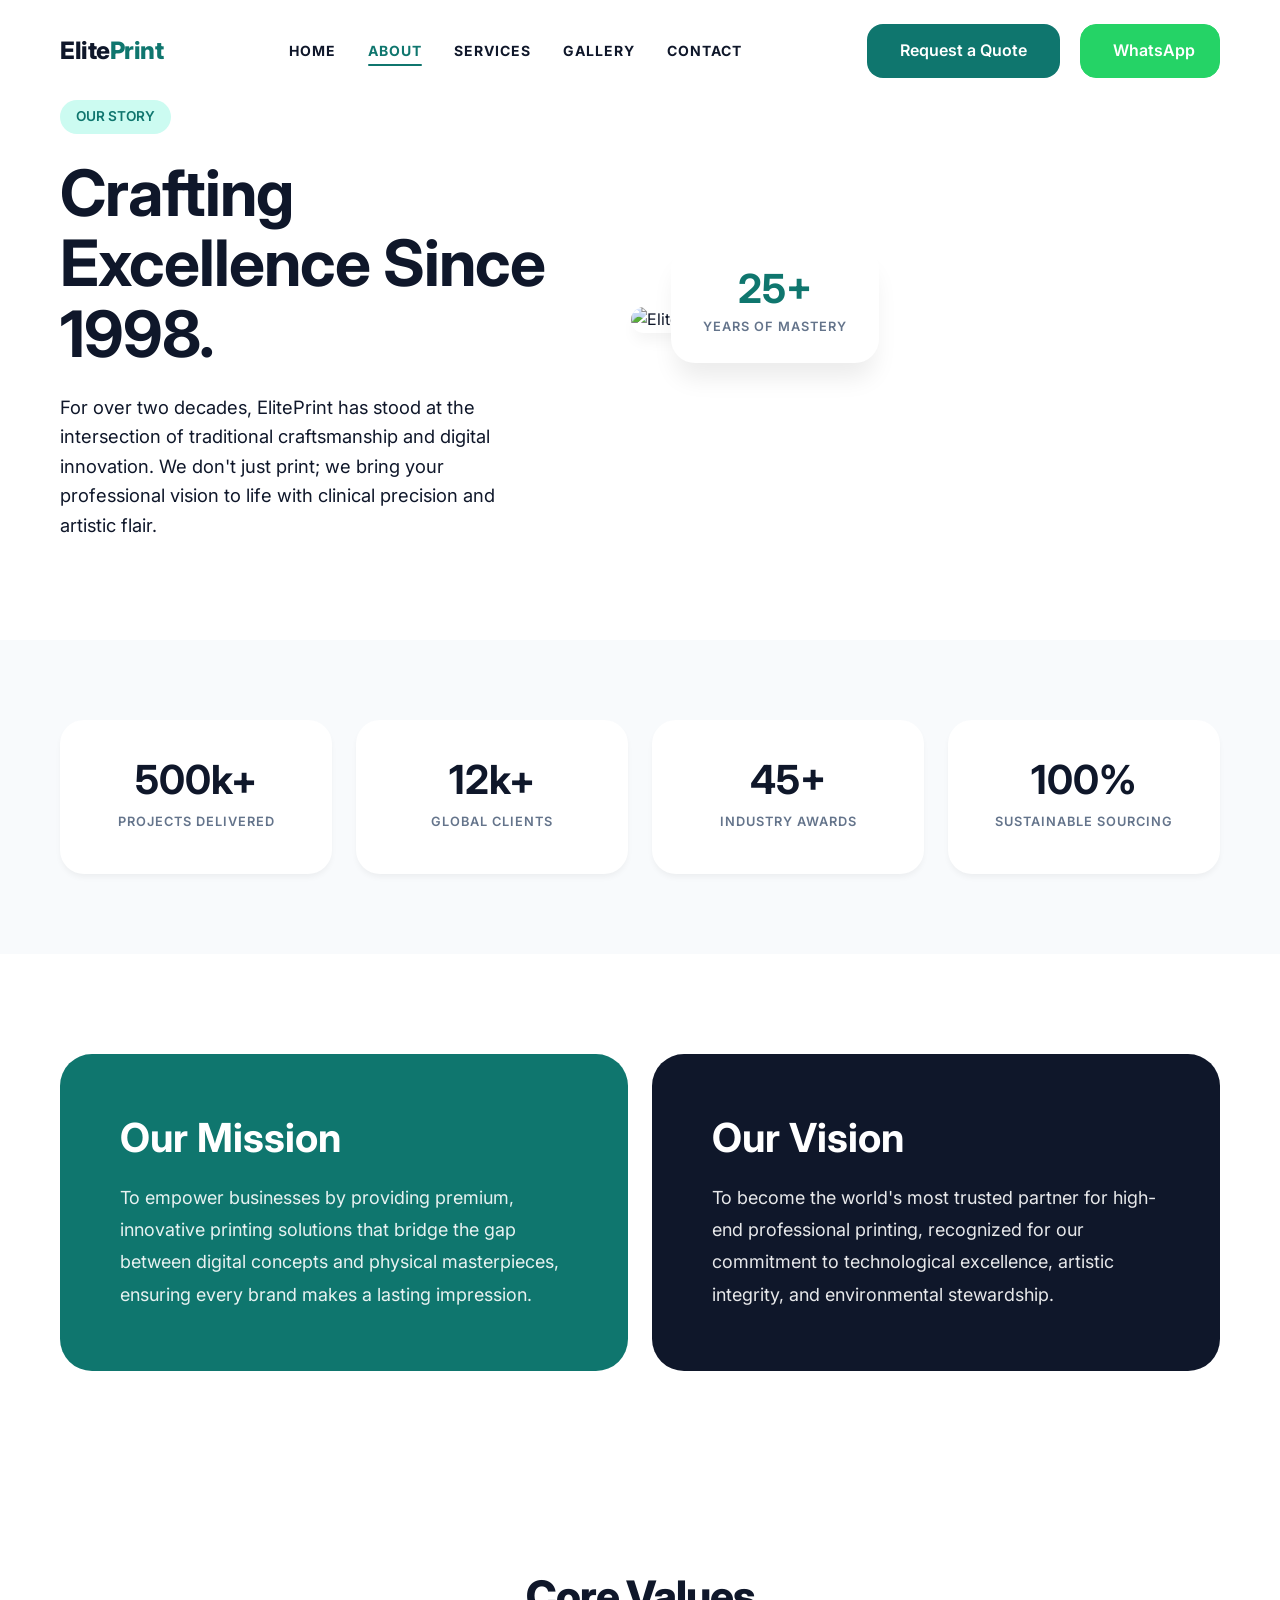
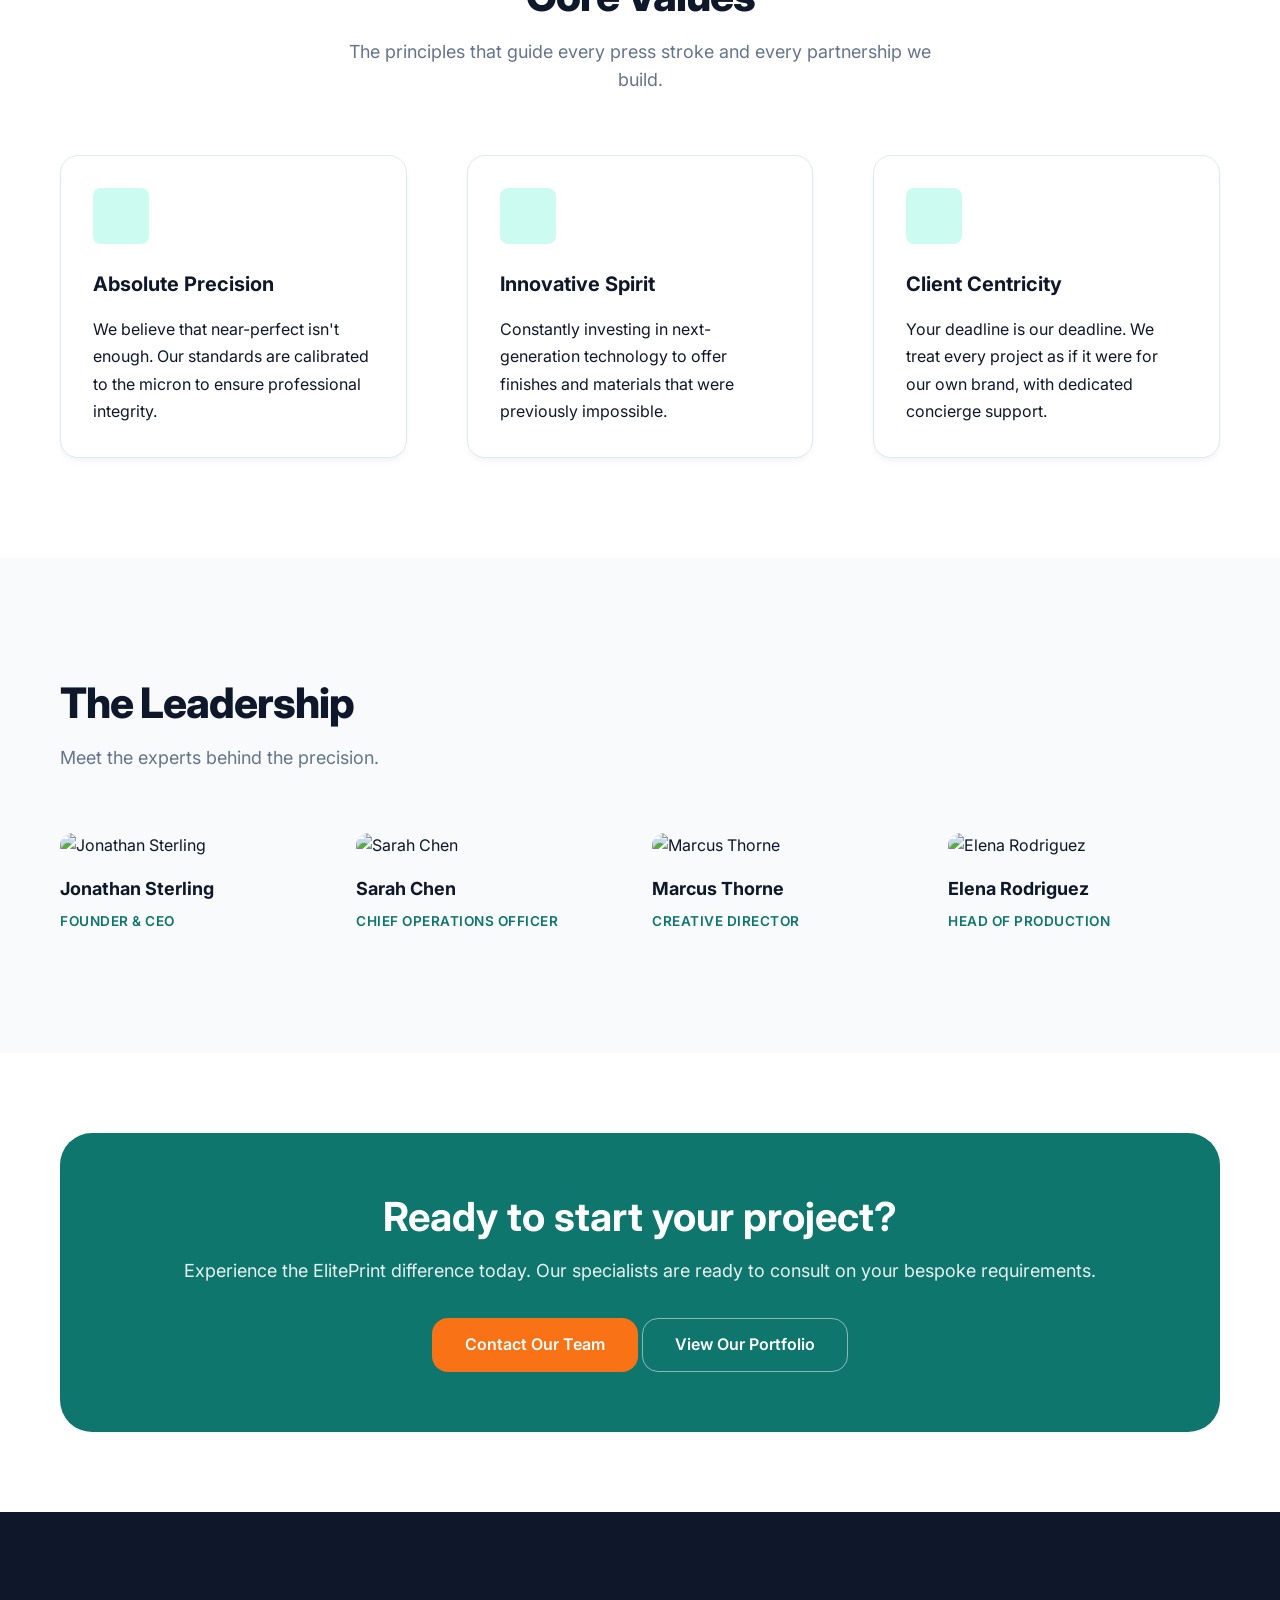
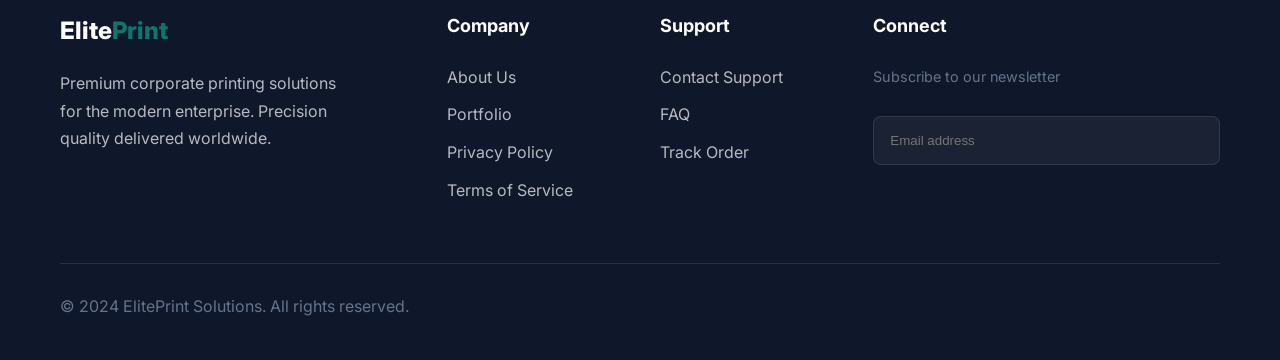
==== printing-services-website/about.html @ 14cf7f0d "first commit" ====
<!DOCTYPE html>
<html lang="en">
<head>
  <meta charset="UTF-8">
  <meta name="viewport" content="width=device-width, initial-scale=1.0">
  <title>About Us | ElitePrint</title>
  <link rel="stylesheet" href="assets/css/variables.css">
  <link rel="stylesheet" href="assets/css/style.css">
  <link rel="stylesheet" href="assets/css/navbar.css">
  <link rel="stylesheet" href="assets/css/about.css">
  <link rel="stylesheet" href="assets/css/footer.css">
</head>
<body>

  <!-- Navbar -->
  <nav class="navbar">
    <div class="container">
      <a href="index.html" class="navbar-brand">Elite<span>Print</span></a>
      <div class="nav-links">
        <a href="index.html">Home</a>
        <a href="about.html" class="active">About</a>
        <a href="services.html">Services</a>
        <a href="gallery.html">Gallery</a>
        <a href="contact.html">Contact</a>
      </div>
      <div class="nav-actions">
        <a href="contact.html" class="btn btn-primary">Request a Quote</a>
        <a href="https://wa.me/1234567890" target="_blank" class="nav-whatsapp" style="display: flex; align-items: center; gap: 8px; color: var(--success); font-weight: 600;">
          <i data-lucide="message-circle"></i> WhatsApp
        </a>
        <button class="mobile-menu-btn" aria-label="Toggle mobile menu"><i data-lucide="menu"></i></button>
      </div>
    </div>
  </nav>

  <!-- Hero Section -->
  <section class="about-hero">
    <div class="container">
      <div class="about-hero-grid">
        <div class="about-hero-text">
          <span class="story-badge">OUR STORY</span>
          <h1>Crafting Excellence Since 1998.</h1>
          <p>For over two decades, ElitePrint has stood at the intersection of traditional craftsmanship and digital innovation. We don't just print; we bring your professional vision to life with clinical precision and artistic flair.</p>
        </div>
        <div class="about-hero-image">
          <img src="https://images.unsplash.com/photo-1542744173-8e7e53415bb0?q=80&w=800&auto=format&fit=crop" alt="ElitePrint Facility">
          <div class="years-badge">
            <strong>25+</strong>
            <span>YEARS OF MASTERY</span>
          </div>
        </div>
      </div>
    </div>
  </section>

  <!-- Stats Grid -->
  <section class="stats-section">
    <div class="container">
      <div class="stats-grid">
        <div class="stat-card">
          <strong>500k+</strong>
          <span>PROJECTS DELIVERED</span>
        </div>
        <div class="stat-card">
          <strong>12k+</strong>
          <span>GLOBAL CLIENTS</span>
        </div>
        <div class="stat-card">
          <strong>45+</strong>
          <span>INDUSTRY AWARDS</span>
        </div>
        <div class="stat-card">
          <strong>100%</strong>
          <span>SUSTAINABLE SOURCING</span>
        </div>
      </div>
    </div>
  </section>

  <!-- Mission & Vision -->
  <section class="mv-section">
    <div class="container">
      <div class="mv-grid">
        <div class="mv-card mv-mission">
          <h2>Our Mission</h2>
          <p>To empower businesses by providing premium, innovative printing solutions that bridge the gap between digital concepts and physical masterpieces, ensuring every brand makes a lasting impression.</p>
        </div>
        <div class="mv-card mv-vision">
          <h2>Our Vision</h2>
          <p>To become the world's most trusted partner for high-end professional printing, recognized for our commitment to technological excellence, artistic integrity, and environmental stewardship.</p>
        </div>
      </div>
    </div>
  </section>

  <!-- Core Values -->
  <section class="values-section">
    <div class="container">
      <div class="section-header">
        <h2>Core Values</h2>
        <p>The principles that guide every press stroke and every partnership we build.</p>
      </div>
      <div class="values-grid">
        <div class="premium-card value-item">
          <div class="icon"><i data-lucide="target" style="color: var(--primary-blue); width: 32px; height: 32px;"></i></div>
          <h3>Absolute Precision</h3>
          <p>We believe that near-perfect isn't enough. Our standards are calibrated to the micron to ensure professional integrity.</p>
        </div>
        <div class="premium-card value-item">
          <div class="icon"><i data-lucide="lightbulb" style="color: var(--primary-blue); width: 32px; height: 32px;"></i></div>
          <h3>Innovative Spirit</h3>
          <p>Constantly investing in next-generation technology to offer finishes and materials that were previously impossible.</p>
        </div>
        <div class="premium-card value-item">
          <div class="icon"><i data-lucide="heart" style="color: var(--primary-blue); width: 32px; height: 32px;"></i></div>
          <h3>Client Centricity</h3>
          <p>Your deadline is our deadline. We treat every project as if it were for our own brand, with dedicated concierge support.</p>
        </div>
      </div>
    </div>
  </section>

  <!-- Leadership -->
  <section class="leadership-section">
    <div class="container">
      <div class="section-header" style="text-align: left; margin-left: 0;">
        <h2>The Leadership</h2>
        <p>Meet the experts behind the precision.</p>
      </div>
      <div class="leadership-grid">
        <div class="leader-card">
          <img src="https://images.unsplash.com/photo-1560250097-0b93528c311a?q=80&w=400&auto=format&fit=crop" alt="Jonathan Sterling">
          <h4>Jonathan Sterling</h4>
          <span>FOUNDER & CEO</span>
        </div>
        <div class="leader-card">
          <img src="https://images.unsplash.com/photo-1573496359142-b8d87734a5a2?q=80&w=400&auto=format&fit=crop" alt="Sarah Chen">
          <h4>Sarah Chen</h4>
          <span>CHIEF OPERATIONS OFFICER</span>
        </div>
        <div class="leader-card">
          <img src="https://images.unsplash.com/photo-1519085360753-af0119f7cbe7?q=80&w=400&auto=format&fit=crop" alt="Marcus Thorne">
          <h4>Marcus Thorne</h4>
          <span>CREATIVE DIRECTOR</span>
        </div>
        <div class="leader-card">
          <img src="https://images.unsplash.com/photo-1580489944761-15a19d654956?q=80&w=400&auto=format&fit=crop" alt="Elena Rodriguez">
          <h4>Elena Rodriguez</h4>
          <span>HEAD OF PRODUCTION</span>
        </div>
      </div>
    </div>
  </section>

  <!-- CTA Banner -->
  <section class="blue-cta">
    <div class="container">
      <div class="blue-cta-card">
        <h2>Ready to start your project?</h2>
        <p>Experience the ElitePrint difference today. Our specialists are ready to consult on your bespoke requirements.</p>
        <div class="hero-actions" style="justify-content: center;">
          <a href="contact.html" class="btn btn-accent">Contact Our Team</a>
          <a href="gallery.html" class="btn btn-outline" style="background: transparent; border-color: rgba(255,255,255,0.5); color: var(--text-light);">View Our Portfolio</a>
        </div>
      </div>
    </div>
  </section>

  <!-- Footer -->
  <footer class="footer">
    <div class="container">
      <div class="footer-grid">
        <div class="footer-col">
          <div class="footer-brand">Elite<span>Print</span></div>
          <p class="footer-desc">Premium corporate printing solutions for the modern enterprise. Precision quality delivered worldwide.</p>
        </div>
        <div class="footer-col">
          <h4 class="footer-heading">Company</h4>
          <div class="footer-links">
            <a href="about.html">About Us</a>
            <a href="gallery.html">Portfolio</a>
            <a href="#">Privacy Policy</a>
            <a href="#">Terms of Service</a>
          </div>
        </div>
        <div class="footer-col">
          <h4 class="footer-heading">Support</h4>
          <div class="footer-links">
            <a href="contact.html">Contact Support</a>
            <a href="#">FAQ</a>
            <a href="#">Track Order</a>
          </div>
        </div>
        <div class="footer-col">
          <h4 class="footer-heading">Connect</h4>
          <p style="font-size: 0.9rem; margin-bottom: 12px;">Subscribe to our newsletter</p>
          <div class="footer-subscribe">
            <input type="email" placeholder="Email address">
          </div>
        </div>
      </div>
      <div class="footer-bottom">
        <p>&copy; 2024 ElitePrint Solutions. All rights reserved.</p>
      </div>
    </div>
  </footer>

  <!-- Scripts -->
  <script src="https://unpkg.com/lucide@latest"></script>
  <script src="assets/js/main.js"></script>
</body>
</html>
---- printing-services-website/assets/css/variables.css ----
:root {
  /* Brand Colors (Emerald Green & Teal) */
  --primary-blue: #0F766E; /* Kept variable name for consistency, mapped to Emerald */
  --primary-blue-hover: #115E59;
  --primary-blue-light: #CCFBF1;
  
  --secondary-cyan: #14B8A6;
  --accent-orange: #F97316;
  --accent-orange-hover: #EA580C;
  
  --dark-navy: #0F172A;
  --dark-navy-hover: #1E293B;
  
  --bg-white: #FFFFFF;
  --bg-light: #F8FAFC;
  --bg-border: #E2E8F0;
  
  /* Text Colors */
  --text-main: #0F172A;
  --text-dark: #0F172A;
  --text-light: #FFFFFF;
  --text-muted: #64748B;
  
  /* Status Colors */
  --success: #16A34A;
  
  /* Typography */
  --font-primary: 'Inter', system-ui, -apple-system, sans-serif;
  
  /* Layout Sizing */
  --container-width: 1200px;
  --section-padding: 120px 0;
  
  /* Strict Border Radius */
  --radius-sm: 8px;
  --radius-btn: 16px;
  --radius-card: 18px;
  --radius-lg: 24px;
  --radius-xl: 32px;
  
  /* Soft Shadows */
  --shadow-sm: 0 4px 6px -1px rgba(0, 0, 0, 0.05);
  --shadow-md: 0 10px 15px -3px rgba(0, 0, 0, 0.05);
  --shadow-lg: 0 20px 25px -5px rgba(0, 0, 0, 0.08);
  --shadow-hover: 0 15px 30px -5px rgba(0, 0, 0, 0.1);
}
---- printing-services-website/assets/css/style.css ----
@import url('https://fonts.googleapis.com/css2?family=Inter:wght@400;500;600;700;800&display=swap');

* {
  margin: 0;
  padding: 0;
  box-sizing: border-box;
}

body {
  font-family: var(--font-primary);
  color: var(--text-main);
  background-color: var(--bg-light);
  line-height: 1.6;
  -webkit-font-smoothing: antialiased;
}

.container {
  max-width: var(--container-width);
  margin: 0 auto;
  padding: 0 20px;
}

/* Typography Hierarchy */
h1 {
  font-size: 60px; /* Hero Title */
  color: var(--text-dark);
  font-weight: 700;
  line-height: 1.1;
  letter-spacing: -1px;
}

h2 {
  font-size: 40px; /* Section Heading */
  color: var(--text-dark);
  font-weight: 700;
  line-height: 1.2;
}

h3 {
  font-size: 24px; /* Card Title */
  color: var(--text-dark);
  font-weight: 700;
}

p {
  font-size: 16px; /* Paragraph */
  color: var(--text-muted);
}

.text-small {
  font-size: 14px;
}

a {
  text-decoration: none;
  color: var(--primary-blue);
  transition: all 0.3s ease;
}

/* Button Design */
.btn {
  display: inline-flex;
  align-items: center;
  justify-content: center;
  padding: 0 32px;
  height: 54px;
  border-radius: var(--radius-btn);
  font-weight: 600;
  font-size: 16px;
  cursor: pointer;
  transition: all 0.3s ease;
  border: 1px solid transparent;
}

.btn-primary {
  background-color: var(--primary-blue);
  color: var(--text-light);
}

.btn-primary:hover {
  background-color: var(--primary-blue-hover);
  color: var(--text-light);
  box-shadow: var(--shadow-sm);
}

.btn-outline {
  background-color: var(--bg-white);
  color: var(--primary-blue);
  border: 1px solid var(--primary-blue);
}

.btn-outline:hover {
  background-color: var(--primary-blue);
  color: var(--text-light);
}

.btn-accent {
  background-color: var(--accent-orange);
  color: var(--text-light);
}

.btn-accent:hover {
  background-color: var(--accent-orange-hover);
  color: var(--text-light);
  box-shadow: var(--shadow-sm);
}

.btn-dark {
  background-color: var(--dark-navy);
  color: var(--text-light);
}

.btn-dark:hover {
  background-color: var(--dark-navy-hover);
  color: var(--text-light);
}

/* Premium Card Utility */
.premium-card {
  background: var(--bg-white);
  border-radius: var(--radius-card);
  border: 1px solid var(--bg-border);
  box-shadow: var(--shadow-sm);
  padding: 32px;
  transition: all 0.3s ease;
}

.premium-card:hover {
  transform: translateY(-5px);
  box-shadow: var(--shadow-hover);
}

/* Section Header */
.section-header {
  text-align: center;
  margin-bottom: 60px;
  max-width: 600px;
  margin-left: auto;
  margin-right: auto;
}

.section-header h2 {
  font-size: 42px;
  font-weight: 800;
  color: var(--text-dark);
  margin-bottom: 16px;
  letter-spacing: -1px;
}

.section-header p {
  color: var(--text-muted);
  font-size: 18px;
  line-height: 1.6;
}

/* Lucide Icon Wrapper */
.lucide {
  stroke-width: 2;
  transition: all 0.3s ease;
}
---- printing-services-website/assets/css/navbar.css ----
.navbar {
  padding: 24px 0;
  position: fixed;
  width: 100%;
  top: 0;
  z-index: 1000;
  transition: all 0.3s ease;
  background-color: transparent;
  border-bottom: 1px solid transparent;
}

.navbar.scrolled {
  background-color: var(--bg-white);
  padding: 16px 0;
  box-shadow: var(--shadow-sm);
}

.navbar .container {
  display: flex;
  justify-content: space-between;
  align-items: center;
}

.navbar-brand {
  font-size: 24px;
  font-weight: 800;
  color: var(--text-dark);
  letter-spacing: -0.5px;
}

.navbar.scrolled .navbar-brand {
  color: var(--primary-blue);
}

.navbar-brand span {
  color: var(--primary-blue);
}

.nav-links {
  display: flex;
  gap: 32px;
}

.nav-links a {
  color: var(--text-main);
  font-weight: 700;
  font-size: 14px;
  text-transform: uppercase;
  letter-spacing: 1px;
  position: relative;
}

.nav-links a:hover, .nav-links a.active {
  color: var(--primary-blue);
}

.nav-links a::after {
  content: '';
  position: absolute;
  bottom: -4px;
  left: 0;
  width: 0;
  height: 2px;
  background-color: var(--primary-blue);
  transition: width 0.3s ease;
  border-radius: 2px;
}

.nav-links a:hover::after, .nav-links a.active::after {
  width: 100%;
}

.nav-actions {
  display: flex;
  align-items: center;
  gap: 20px;
}

.nav-whatsapp {
  display: flex !important;
  align-items: center !important;
  justify-content: center !important;
  gap: 8px !important;
  color: white !important; /* White text */
  font-weight: 600 !important;
  font-size: 16px;
  padding: 0 24px;
  height: 54px;
  border-radius: 16px;
  background-color: #25D366 !important; /* Solid WhatsApp green */
  border: 1px solid #25D366 !important;
  transition: all 0.3s ease;
  text-decoration: none;
}

.nav-whatsapp:hover {
  background-color: #1DA851 !important; /* Darker green on hover */
  border-color: #1DA851 !important;
  transform: translateY(-2px);
  box-shadow: 0 10px 20px rgba(37, 211, 102, 0.3);
}

.mobile-menu-btn {
  display: none; /* Hidden on desktop */
  background: none;
  border: none;
  cursor: pointer;
  color: var(--text-dark);
  padding: 8px;
  align-items: center;
  justify-content: center;
}

.mobile-menu-btn svg {
  width: 28px;
  height: 28px;
}

@media (max-width: 992px) {
  .navbar {
    padding: 16px 0 !important;
  }
  
  .navbar.scrolled {
    padding: 12px 0 !important;
  }

  .nav-links {
    display: none;
    position: absolute;
    top: 100%;
    left: 0;
    width: 100%;
    background-color: var(--bg-white);
    flex-direction: column;
    padding: 24px;
    border-bottom: 1px solid var(--bg-border);
    gap: 20px;
    align-items: flex-start;
    box-shadow: 0 10px 20px rgba(0,0,0,0.05);
  }
  
  .nav-links.active {
    display: flex;
  }

  .nav-actions .btn-primary {
    display: none !important;
  }
  
  .nav-whatsapp {
    padding: 0 12px !important;
    height: 38px !important;
    font-size: 13px !important;
    border-radius: 12px !important;
  }

  .mobile-menu-btn {
    display: flex;
  }
}
---- printing-services-website/assets/css/about.css ----
/* About Page Modern Styles */

.about-hero {
  padding: 100px 0;
  background-color: var(--bg-white);
}

.about-hero-grid {
  display: grid;
  grid-template-columns: 1fr 1.2fr;
  gap: 80px;
  align-items: center;
}

.story-badge {
  display: inline-block;
  padding: 6px 16px;
  background: var(--primary-blue-light);
  color: var(--primary-blue);
  font-weight: 600;
  font-size: 0.85rem;
  border-radius: 50px;
  margin-bottom: 24px;
}

.about-hero h1 {
  font-size: 4rem;
  line-height: 1.1;
  margin-bottom: 24px;
  letter-spacing: -1px;
}

.about-hero p {
  font-size: 1.15rem;
  color: var(--text-main);
}

.about-hero-image {
  position: relative;
}

.about-hero-image img {
  width: 100%;
  border-radius: var(--radius-xl);
  box-shadow: var(--shadow-md);
}

.years-badge {
  position: absolute;
  bottom: -30px;
  left: 40px;
  background: var(--bg-white);
  padding: 24px 32px;
  border-radius: var(--radius-lg);
  box-shadow: var(--shadow-lg);
  text-align: center;
}

.years-badge strong {
  display: block;
  font-size: 2.5rem;
  color: var(--primary-blue);
  line-height: 1;
  margin-bottom: 4px;
}

.years-badge span {
  font-size: 0.8rem;
  font-weight: 600;
  letter-spacing: 1px;
  color: var(--text-muted);
}

/* Stats */
.stats-section {
  padding: 80px 0;
  background-color: var(--bg-light);
}

.stats-grid {
  display: grid;
  grid-template-columns: repeat(4, 1fr);
  gap: 24px;
}

.stat-card {
  background: var(--bg-white);
  padding: 40px 24px;
  border-radius: var(--radius-lg);
  text-align: center;
  box-shadow: var(--shadow-sm);
}

.stat-card strong {
  display: block;
  font-size: 2.5rem;
  color: var(--text-dark);
  margin-bottom: 8px;
  line-height: 1;
}

.stat-card span {
  font-size: 0.8rem;
  font-weight: 600;
  letter-spacing: 1px;
  color: var(--text-muted);
}

/* Mission Vision */
.mv-section {
  padding: 100px 0;
  background: var(--bg-white);
}

.mv-grid {
  display: grid;
  grid-template-columns: 1fr 1fr;
  gap: 24px;
}

.mv-card {
  padding: 60px;
  border-radius: var(--radius-xl);
  color: var(--text-light);
}

.mv-mission {
  background: var(--primary-blue);
}

.mv-vision {
  background: var(--dark-navy);
}

.mv-card h2 {
  color: var(--text-light);
  font-size: 2.5rem;
  margin-bottom: 20px;
}

.mv-card p {
  font-size: 1.125rem;
  line-height: 1.8;
  color: rgba(255,255,255,0.9);
}

/* Core Values */
.values-section {
  padding: 100px 0;
  background: var(--bg-white);
}

.values-grid {
  display: grid;
  grid-template-columns: repeat(3, 1fr);
  gap: 60px;
  margin-top: 60px;
}

.value-item .icon {
  width: 56px;
  height: 56px;
  background: var(--primary-blue-light);
  border-radius: var(--radius-sm);
  margin-bottom: 24px;
}

.value-item h3 {
  font-size: 1.25rem;
  margin-bottom: 16px;
}

.value-item p {
  color: var(--text-main);
  line-height: 1.7;
}

/* Leadership */
.leadership-section {
  padding: var(--section-padding);
  background: var(--bg-light);
}

.leadership-grid {
  display: grid;
  grid-template-columns: repeat(4, 1fr);
  gap: 24px;
  margin-top: 60px;
}

.leader-card img {
  width: 100%;
  aspect-ratio: 3/4;
  object-fit: cover;
  border-radius: var(--radius-lg);
  margin-bottom: 16px;
}

.leader-card h4 {
  font-size: 1.125rem;
  margin-bottom: 4px;
}

.leader-card span {
  font-size: 0.85rem;
  color: var(--primary-blue);
  font-weight: 600;
  text-transform: uppercase;
  letter-spacing: 0.5px;
}

/* Blue CTA */
.blue-cta {
  padding: 80px 0;
  background: var(--bg-white);
}

.blue-cta-card {
  background: var(--primary-blue);
  color: var(--text-light);
  padding: 60px;
  border-radius: var(--radius-xl);
  text-align: center;
}

.blue-cta-card h2 {
  color: var(--text-light);
  font-size: 2.5rem;
  margin-bottom: 16px;
}

.blue-cta-card p {
  font-size: 1.125rem;
  margin-bottom: 32px;
  color: rgba(255,255,255,0.9);
}

/* Responsive */
@media (max-width: 1024px) {
  .about-hero-grid { grid-template-columns: 1fr; text-align: center; }
  .years-badge { position: relative; bottom: 0; left: 0; margin-top: -30px; display: inline-block; }
  .stats-grid { grid-template-columns: repeat(2, 1fr); }
  .mv-grid { grid-template-columns: 1fr; }
  .values-grid { grid-template-columns: 1fr; gap: 40px; }
  .leadership-grid { grid-template-columns: repeat(2, 1fr); }
}
---- printing-services-website/assets/css/footer.css ----
.footer {
  background-color: var(--dark-navy);
  color: var(--text-light);
  padding: 100px 0 40px;
}

.footer-grid {
  display: grid;
  grid-template-columns: 2fr 1fr 1fr 2fr;
  gap: 40px;
  margin-bottom: 60px;
}

.footer-brand {
  font-size: 24px;
  font-weight: 800;
  color: var(--text-light);
  margin-bottom: 20px;
}

.footer-brand span {
  color: var(--primary-blue);
}

.footer-desc {
  font-size: 16px;
  line-height: 1.7;
  max-width: 280px;
  color: rgba(255,255,255,0.7);
}

.footer-heading {
  color: var(--text-light);
  font-size: 18px;
  margin-bottom: 24px;
}

.footer-links {
  display: flex;
  flex-direction: column;
  gap: 12px;
}

.footer-links a {
  color: rgba(255,255,255,0.7);
  font-size: 16px;
}

.footer-links a:hover {
  color: var(--text-light);
}

.footer-subscribe input {
  width: 100%;
  padding: 16px;
  border-radius: var(--radius-sm);
  border: 1px solid rgba(255,255,255,0.1);
  background: rgba(255,255,255,0.05);
  color: var(--text-light);
  margin-top: 16px;
}

.footer-bottom {
  padding-top: 30px;
  border-top: 1px solid rgba(255,255,255,0.1);
  display: flex;
  justify-content: space-between;
  align-items: center;
  font-size: 14px;
  color: rgba(255,255,255,0.5);
}

@media (max-width: 768px) {
  .footer-grid {
    grid-template-columns: 1fr;
  }
  .footer-bottom {
    flex-direction: column;
    text-align: center;
    gap: 16px;
  }
}
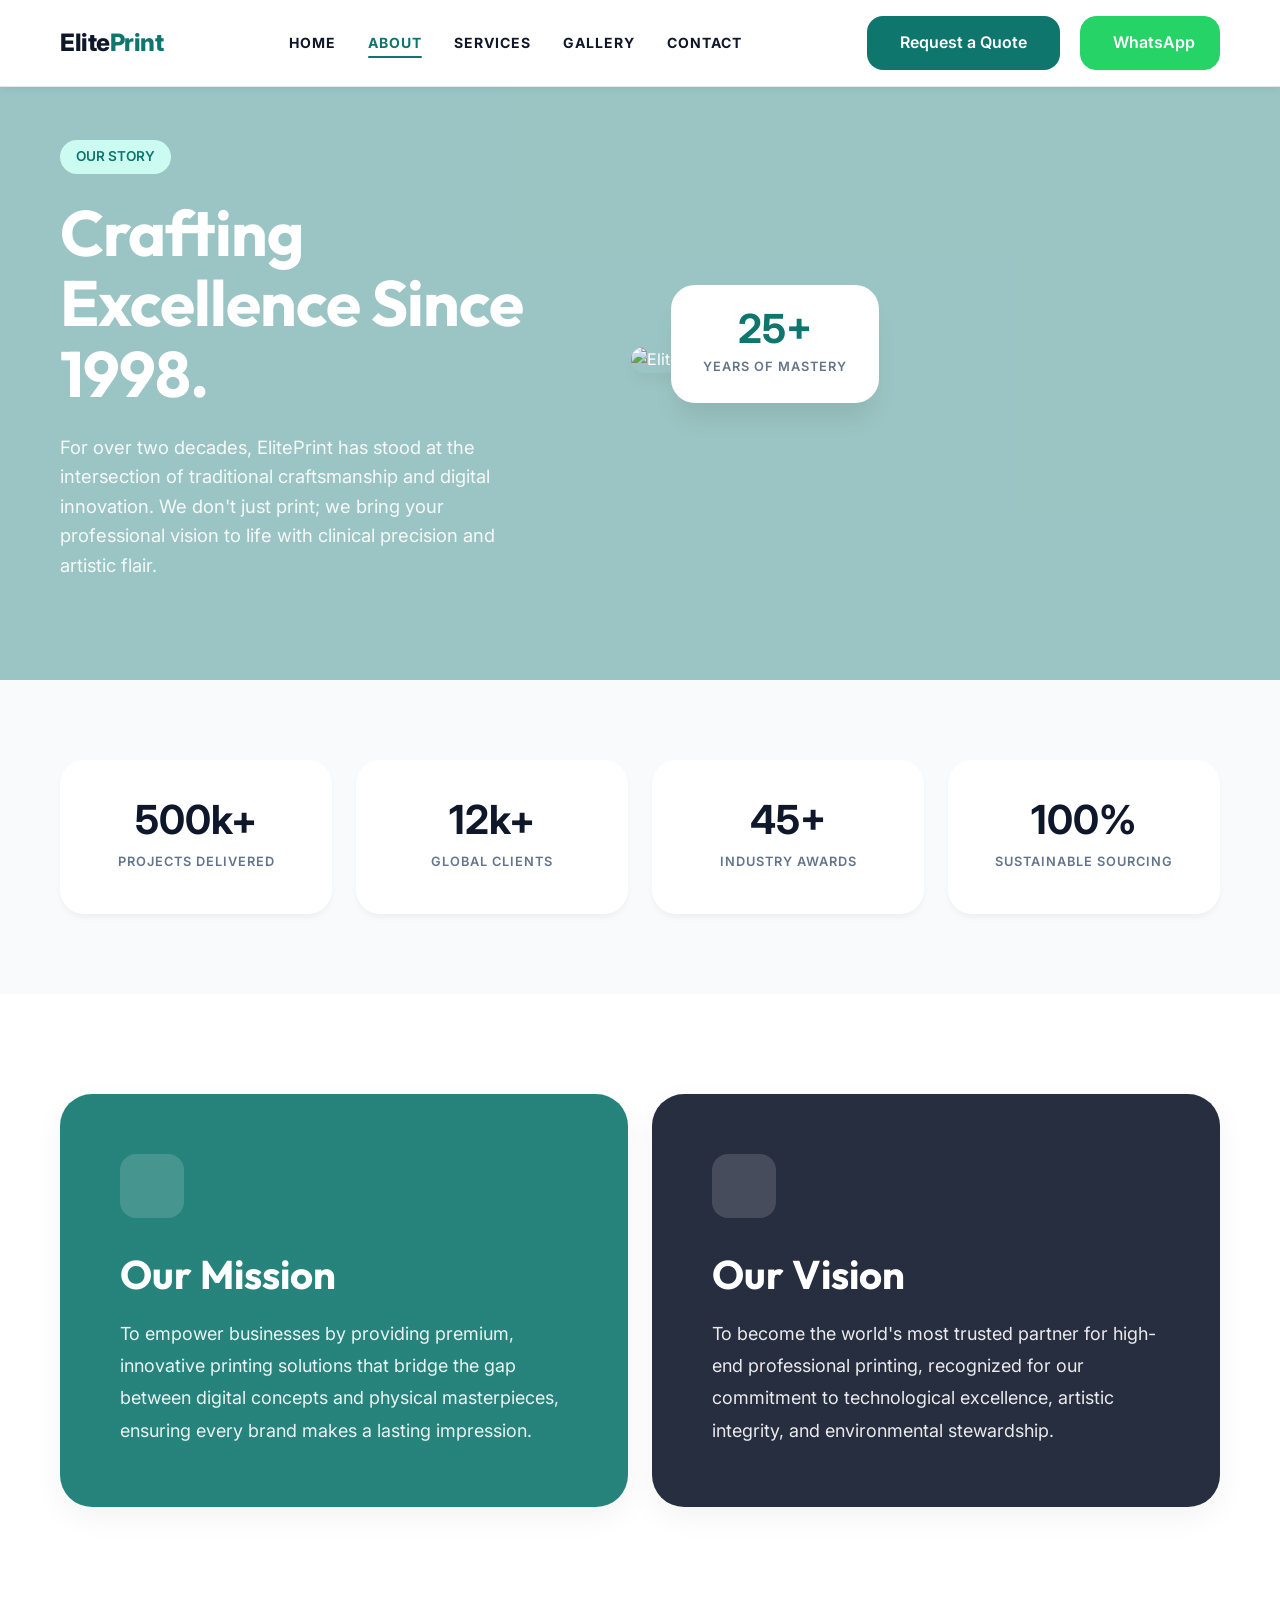
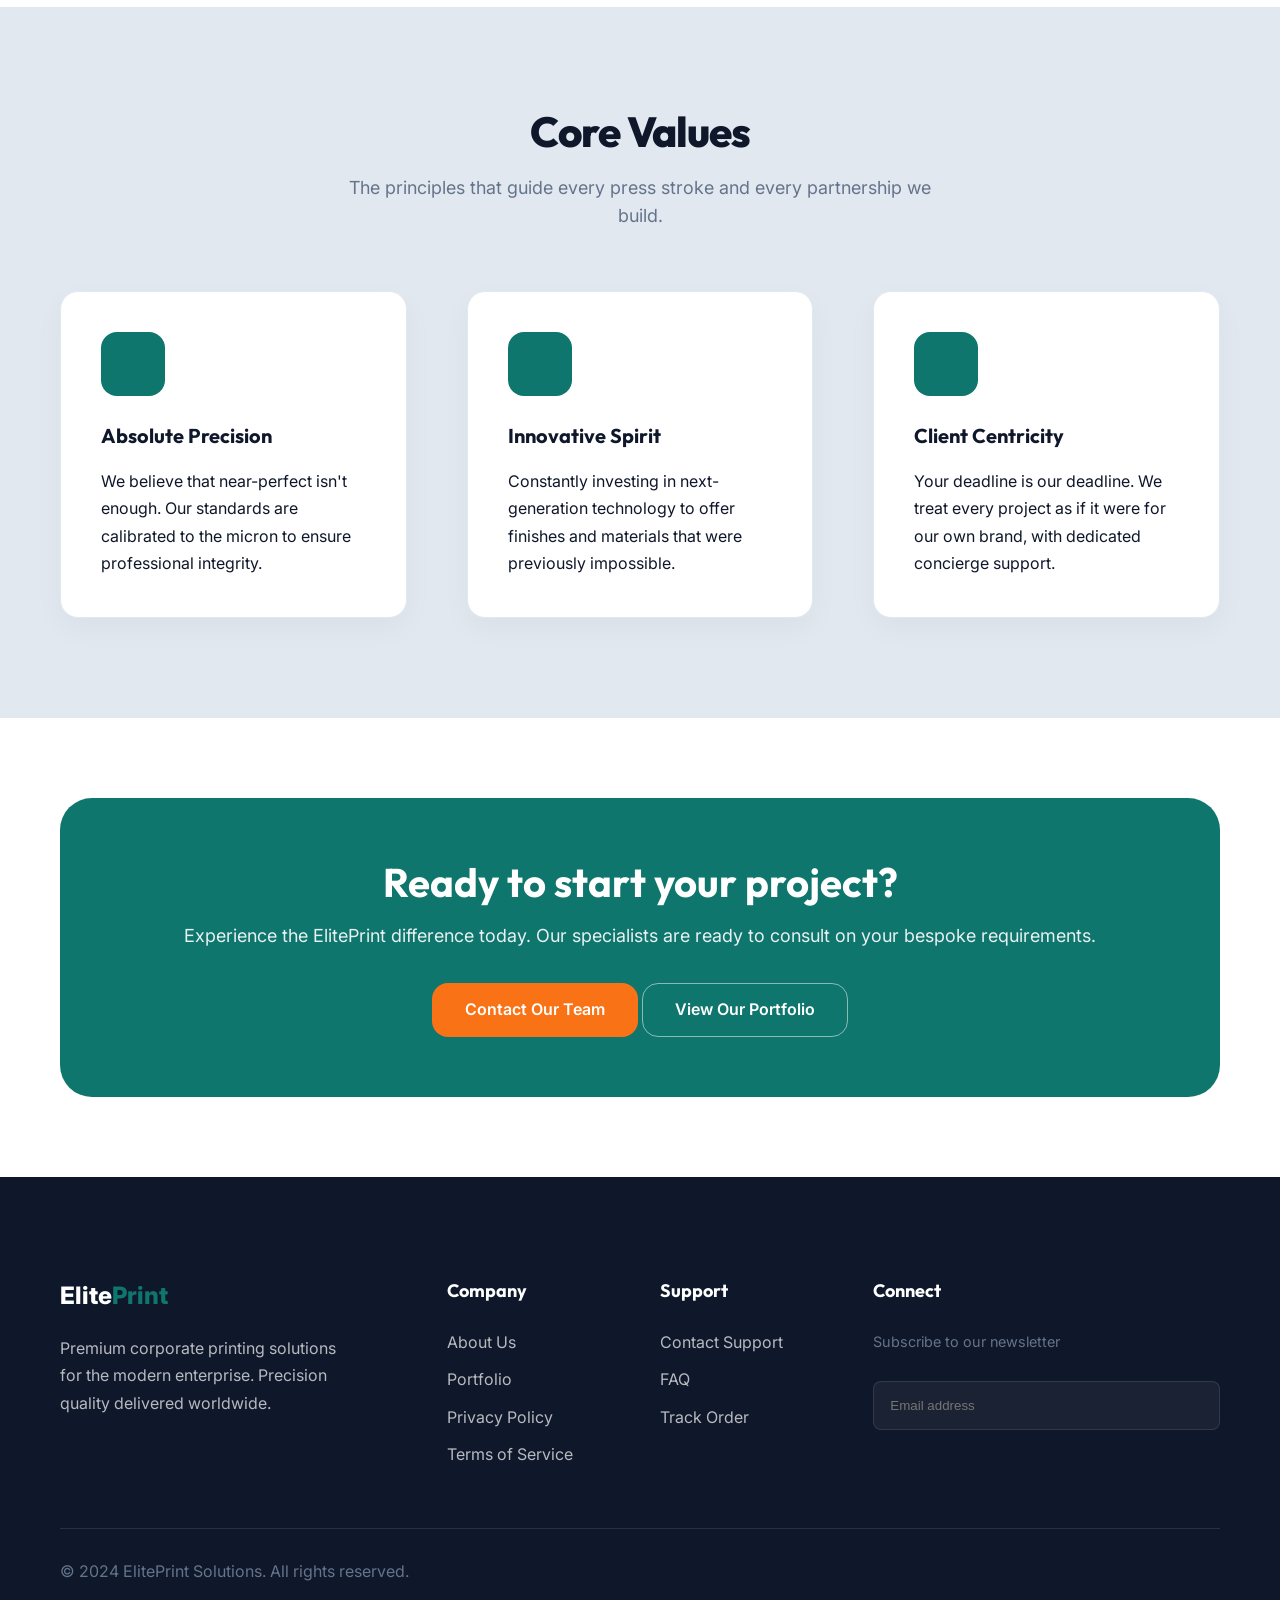
==== commit b755deb0: "change 1" ====
--- a/printing-services-website/about.html
+++ b/printing-services-website/about.html
@@ -82,10 +82,12 @@
     <div class="container">
       <div class="mv-grid">
         <div class="mv-card mv-mission">
+          <div class="mv-icon"><i data-lucide="compass"></i></div>
           <h2>Our Mission</h2>
           <p>To empower businesses by providing premium, innovative printing solutions that bridge the gap between digital concepts and physical masterpieces, ensuring every brand makes a lasting impression.</p>
         </div>
         <div class="mv-card mv-vision">
+          <div class="mv-icon"><i data-lucide="eye"></i></div>
           <h2>Our Vision</h2>
           <p>To become the world's most trusted partner for high-end professional printing, recognized for our commitment to technological excellence, artistic integrity, and environmental stewardship.</p>
         </div>
@@ -102,17 +104,17 @@
       </div>
       <div class="values-grid">
         <div class="premium-card value-item">
-          <div class="icon"><i data-lucide="target" style="color: var(--primary-blue); width: 32px; height: 32px;"></i></div>
+          <div class="icon"><i data-lucide="target"></i></div>
           <h3>Absolute Precision</h3>
           <p>We believe that near-perfect isn't enough. Our standards are calibrated to the micron to ensure professional integrity.</p>
         </div>
         <div class="premium-card value-item">
-          <div class="icon"><i data-lucide="lightbulb" style="color: var(--primary-blue); width: 32px; height: 32px;"></i></div>
+          <div class="icon"><i data-lucide="lightbulb"></i></div>
           <h3>Innovative Spirit</h3>
           <p>Constantly investing in next-generation technology to offer finishes and materials that were previously impossible.</p>
         </div>
         <div class="premium-card value-item">
-          <div class="icon"><i data-lucide="heart" style="color: var(--primary-blue); width: 32px; height: 32px;"></i></div>
+          <div class="icon"><i data-lucide="heart"></i></div>
           <h3>Client Centricity</h3>
           <p>Your deadline is our deadline. We treat every project as if it were for our own brand, with dedicated concierge support.</p>
         </div>
@@ -120,37 +122,6 @@
     </div>
   </section>
 
-  <!-- Leadership -->
-  <section class="leadership-section">
-    <div class="container">
-      <div class="section-header" style="text-align: left; margin-left: 0;">
-        <h2>The Leadership</h2>
-        <p>Meet the experts behind the precision.</p>
-      </div>
-      <div class="leadership-grid">
-        <div class="leader-card">
-          <img src="https://images.unsplash.com/photo-1560250097-0b93528c311a?q=80&w=400&auto=format&fit=crop" alt="Jonathan Sterling">
-          <h4>Jonathan Sterling</h4>
-          <span>FOUNDER & CEO</span>
-        </div>
-        <div class="leader-card">
-          <img src="https://images.unsplash.com/photo-1573496359142-b8d87734a5a2?q=80&w=400&auto=format&fit=crop" alt="Sarah Chen">
-          <h4>Sarah Chen</h4>
-          <span>CHIEF OPERATIONS OFFICER</span>
-        </div>
-        <div class="leader-card">
-          <img src="https://images.unsplash.com/photo-1519085360753-af0119f7cbe7?q=80&w=400&auto=format&fit=crop" alt="Marcus Thorne">
-          <h4>Marcus Thorne</h4>
-          <span>CREATIVE DIRECTOR</span>
-        </div>
-        <div class="leader-card">
-          <img src="https://images.unsplash.com/photo-1580489944761-15a19d654956?q=80&w=400&auto=format&fit=crop" alt="Elena Rodriguez">
-          <h4>Elena Rodriguez</h4>
-          <span>HEAD OF PRODUCTION</span>
-        </div>
-      </div>
-    </div>
-  </section>
 
   <!-- CTA Banner -->
   <section class="blue-cta">
--- a/printing-services-website/assets/css/variables.css
+++ b/printing-services-website/assets/css/variables.css
@@ -26,6 +26,7 @@
   
   /* Typography */
   --font-primary: 'Inter', system-ui, -apple-system, sans-serif;
+  --font-heading: 'Outfit', system-ui, -apple-system, sans-serif;
   
   /* Layout Sizing */
   --container-width: 1200px;
--- a/printing-services-website/assets/css/style.css
+++ b/printing-services-website/assets/css/style.css
@@ -1,4 +1,5 @@
 @import url('https://fonts.googleapis.com/css2?family=Inter:wght@400;500;600;700;800&display=swap');
+@import url('https://fonts.googleapis.com/css2?family=Outfit:wght@500;600;700;800&display=swap');
 
 * {
   margin: 0;
@@ -21,6 +22,9 @@
 }
 
 /* Typography Hierarchy */
+h1, h2, h3, h4, h5, h6, .title-with-line {
+  font-family: var(--font-heading);
+}
 h1 {
   font-size: 60px; /* Hero Title */
   color: var(--text-dark);
--- a/printing-services-website/assets/css/navbar.css
+++ b/printing-services-website/assets/css/navbar.css
@@ -1,12 +1,13 @@
 .navbar {
-  padding: 24px 0;
+  padding: 16px 0;
   position: fixed;
   width: 100%;
   top: 0;
   z-index: 1000;
   transition: all 0.3s ease;
-  background-color: transparent;
-  border-bottom: 1px solid transparent;
+  background-color: var(--bg-white);
+  border-bottom: 1px solid var(--bg-border);
+  box-shadow: var(--shadow-sm);
 }
 
 .navbar.scrolled {
--- a/printing-services-website/assets/css/about.css
+++ b/printing-services-website/assets/css/about.css
@@ -1,8 +1,23 @@
 /* About Page Modern Styles */
 
 .about-hero {
-  padding: 100px 0;
-  background-color: var(--bg-white);
+  padding: 140px 0 100px 0;
+  background-image: url('https://images.unsplash.com/photo-1542744173-8e7e53415bb0?q=80&w=1920&auto=format&fit=crop');
+  background-size: cover;
+  background-position: center;
+  position: relative;
+  color: var(--text-light);
+}
+.about-hero::before {
+  content: '';
+  position: absolute;
+  top: 0; left: 0; right: 0; bottom: 0;
+  background-color: rgba(15, 118, 110, 0.4); /* Reduced opacity so image is clearly visible */
+  z-index: 1;
+}
+.about-hero .container {
+  position: relative;
+  z-index: 2;
 }
 
 .about-hero-grid {
@@ -28,11 +43,12 @@
   line-height: 1.1;
   margin-bottom: 24px;
   letter-spacing: -1px;
+  color: var(--text-light);
 }
 
 .about-hero p {
   font-size: 1.15rem;
-  color: var(--text-main);
+  color: rgba(255,255,255,0.9);
 }
 
 .about-hero-image {
@@ -122,14 +138,51 @@
   padding: 60px;
   border-radius: var(--radius-xl);
   color: var(--text-light);
+  position: relative;
+  overflow: hidden;
+  transition: all 0.3s ease;
+  box-shadow: 0 10px 30px rgba(0,0,0,0.05);
+}
+
+.mv-card:hover {
+  transform: translateY(-8px);
+  box-shadow: 0 20px 40px rgba(0,0,0,0.15);
+}
+
+.mv-icon {
+  width: 64px;
+  height: 64px;
+  background: rgba(255,255,255,0.15);
+  border-radius: 16px;
+  display: flex;
+  align-items: center;
+  justify-content: center;
+  margin-bottom: 32px;
+  transition: all 0.3s ease;
+  backdrop-filter: blur(4px);
+}
+
+.mv-icon svg {
+  color: white;
+  width: 32px;
+  height: 32px;
+}
+
+.mv-card:hover .mv-icon {
+  transform: scale(1.1) rotate(5deg);
+  background: rgba(255,255,255,0.25);
 }
 
 .mv-mission {
-  background: var(--primary-blue);
+  background: linear-gradient(rgba(15, 118, 110, 0.9), rgba(15, 118, 110, 0.9)), url('https://images.unsplash.com/photo-1517245386807-bb43f82c33c4?q=80&w=800&auto=format&fit=crop');
+  background-size: cover;
+  background-position: center;
 }
 
 .mv-vision {
-  background: var(--dark-navy);
+  background: linear-gradient(rgba(15, 23, 42, 0.9), rgba(15, 23, 42, 0.9)), url('https://images.unsplash.com/photo-1542744094-3a31f272c490?q=80&w=800&auto=format&fit=crop');
+  background-size: cover;
+  background-position: center;
 }
 
 .mv-card h2 {
@@ -147,7 +200,7 @@
 /* Core Values */
 .values-section {
   padding: 100px 0;
-  background: var(--bg-white);
+  background-color: #e2e8f0; /* Darker slate-grey for extremely visible contrast */
 }
 
 .values-grid {
@@ -157,12 +210,36 @@
   margin-top: 60px;
 }
 
+.value-item {
+  background: var(--bg-white);
+  padding: 40px;
+  border-radius: var(--radius-card);
+  box-shadow: 0 10px 30px rgba(0,0,0,0.04);
+  transition: all 0.3s ease;
+}
+.value-item:hover {
+  transform: translateY(-8px);
+  box-shadow: 0 20px 40px rgba(0,0,0,0.08);
+}
+
 .value-item .icon {
-  width: 56px;
-  height: 56px;
-  background: var(--primary-blue-light);
-  border-radius: var(--radius-sm);
+  width: 64px;
+  height: 64px;
+  background: var(--primary-blue);
+  border-radius: 16px;
   margin-bottom: 24px;
+  display: flex;
+  align-items: center;
+  justify-content: center;
+  transition: all 0.3s ease;
+}
+.value-item .icon svg {
+  color: white !important;
+  width: 32px;
+  height: 32px;
+}
+.value-item:hover .icon {
+  transform: rotate(-5deg) scale(1.1);
 }
 
 .value-item h3 {
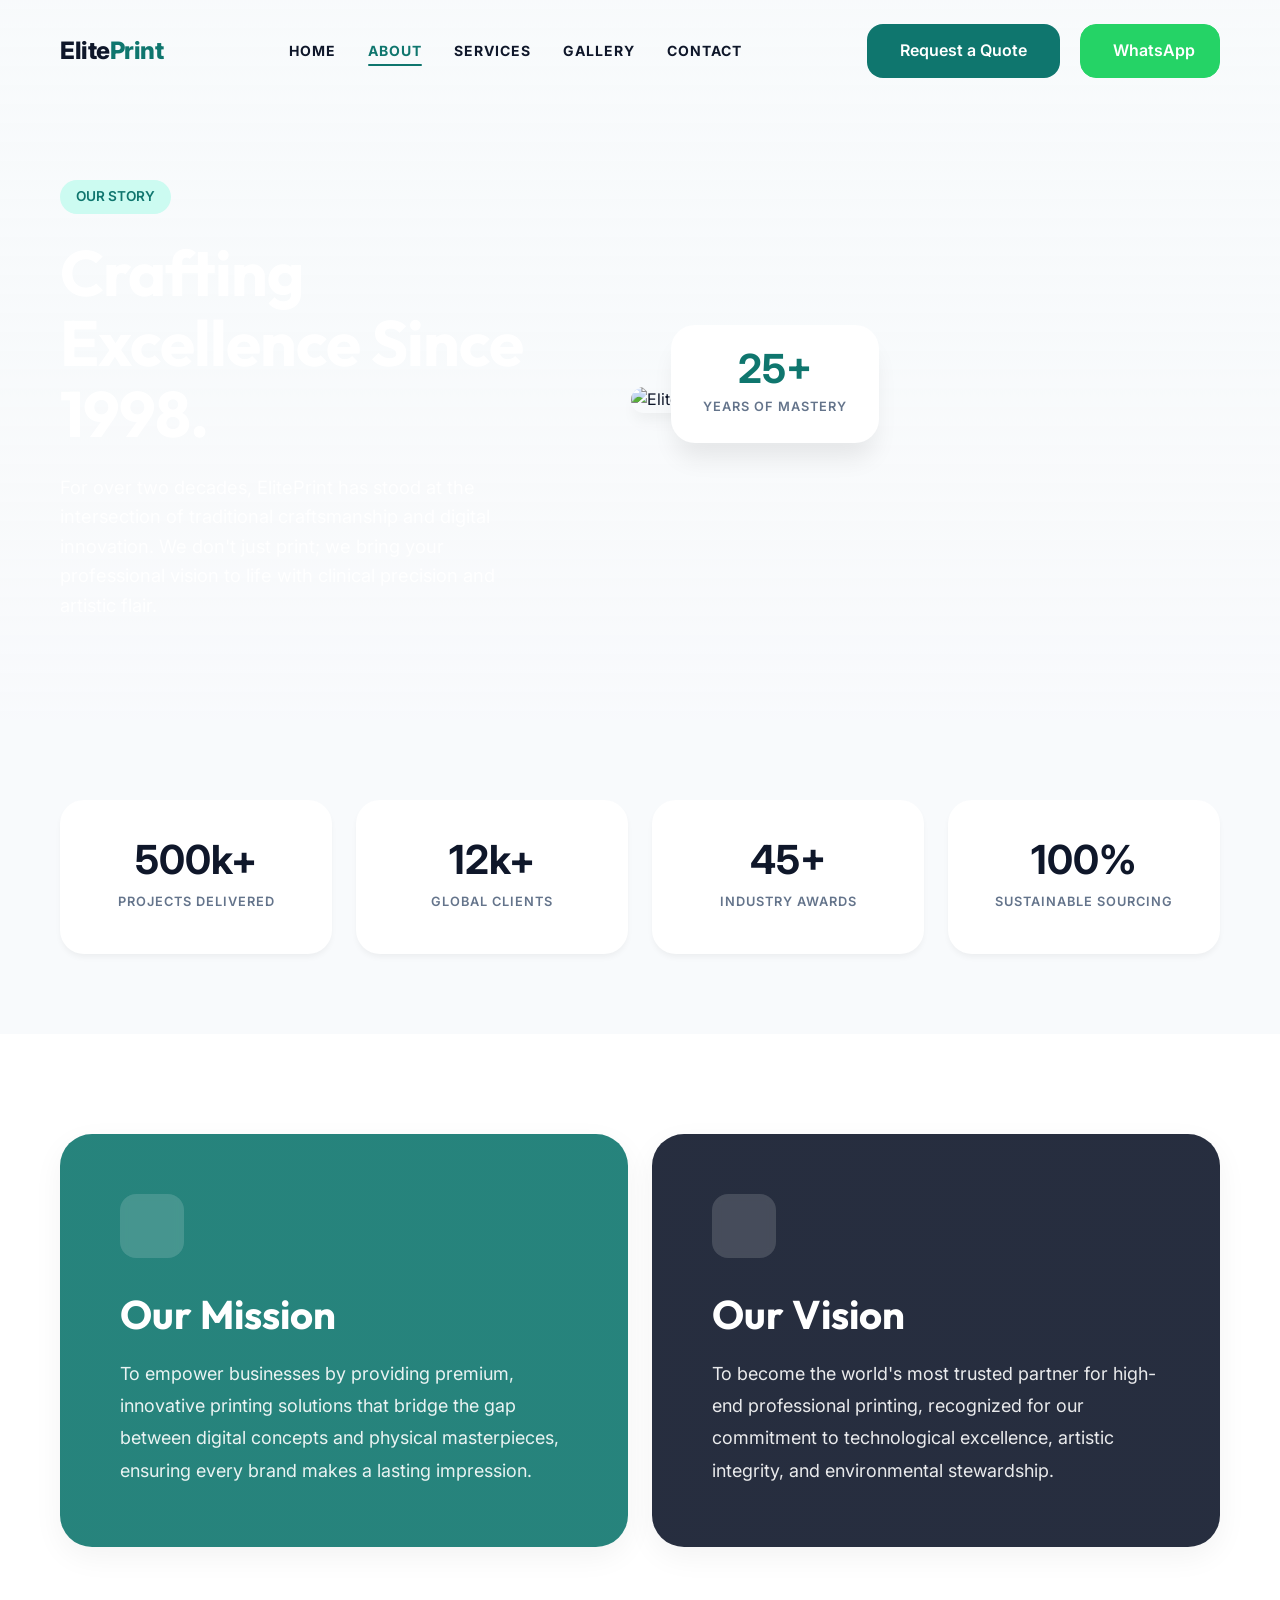
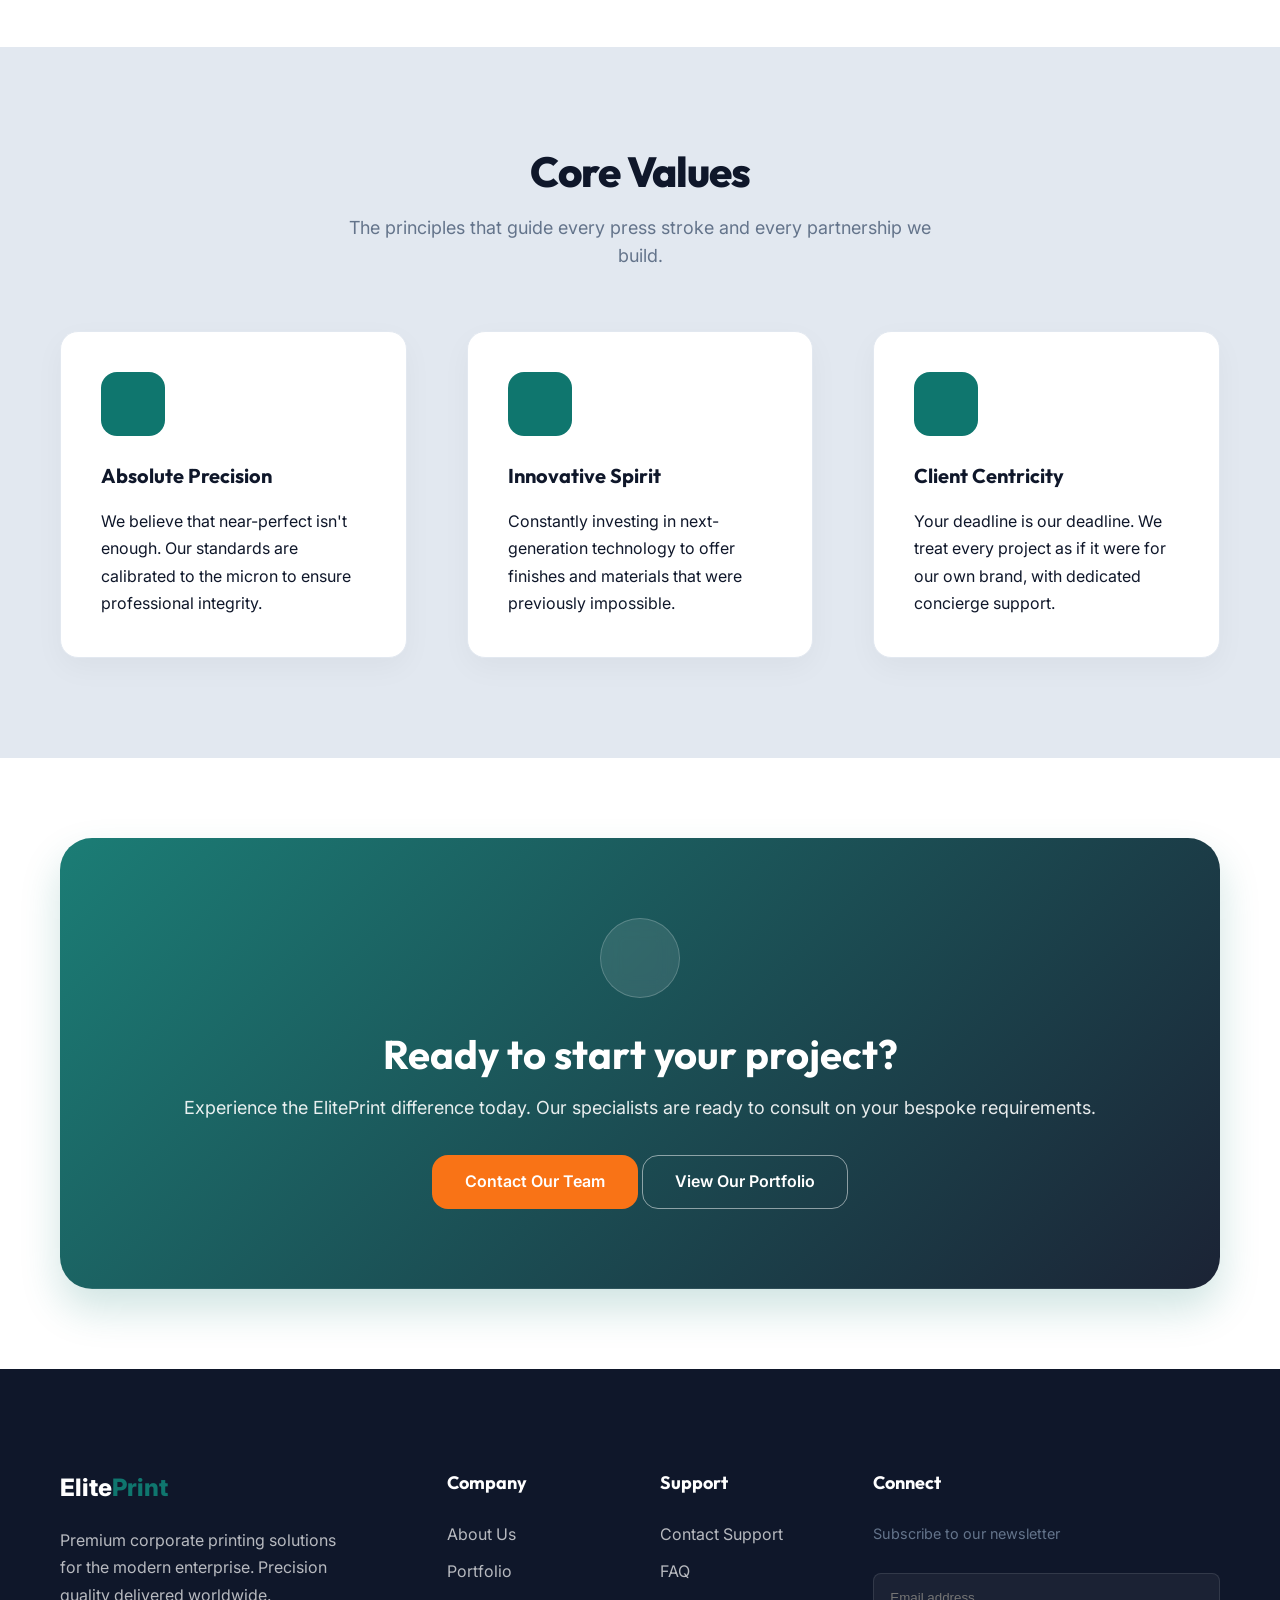
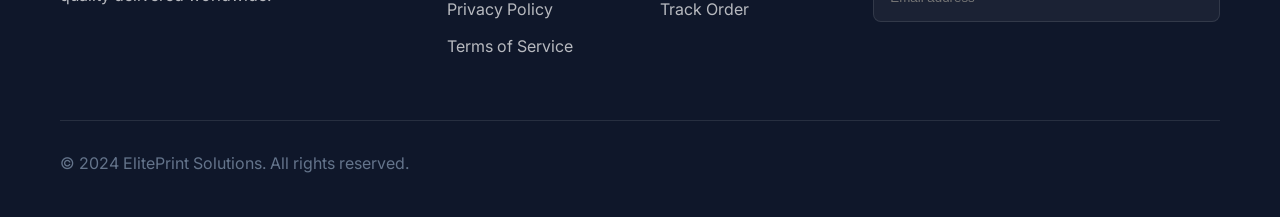
==== commit 6f2da55c: "c -2" ====
--- a/printing-services-website/about.html
+++ b/printing-services-website/about.html
@@ -127,6 +127,9 @@
   <section class="blue-cta">
     <div class="container">
       <div class="blue-cta-card">
+        <div class="cta-icon-wrapper">
+          <i data-lucide="rocket"></i>
+        </div>
         <h2>Ready to start your project?</h2>
         <p>Experience the ElitePrint difference today. Our specialists are ready to consult on your bespoke requirements.</p>
         <div class="hero-actions" style="justify-content: center;">
--- a/printing-services-website/assets/css/navbar.css
+++ b/printing-services-website/assets/css/navbar.css
@@ -1,13 +1,12 @@
 .navbar {
-  padding: 16px 0;
+  padding: 24px 0;
   position: fixed;
   width: 100%;
   top: 0;
   z-index: 1000;
   transition: all 0.3s ease;
-  background-color: var(--bg-white);
-  border-bottom: 1px solid var(--bg-border);
-  box-shadow: var(--shadow-sm);
+  background-color: transparent;
+  border-bottom: 1px solid transparent;
 }
 
 .navbar.scrolled {
@@ -53,6 +52,24 @@
 
 .nav-links a:hover, .nav-links a.active {
   color: var(--primary-blue);
+}
+
+/* Modifiers for transparent nav on dark backgrounds */
+.navbar-dark:not(.scrolled) .navbar-brand {
+  color: var(--text-light);
+}
+
+.navbar-dark:not(.scrolled) .nav-links a {
+  color: rgba(255, 255, 255, 0.9);
+}
+
+.navbar-dark:not(.scrolled) .nav-links a:hover,
+.navbar-dark:not(.scrolled) .nav-links a.active {
+  color: var(--text-light);
+}
+
+.navbar-dark:not(.scrolled) .nav-links a::after {
+  background-color: var(--text-light);
 }
 
 .nav-links a::after {
--- a/printing-services-website/assets/css/about.css
+++ b/printing-services-website/assets/css/about.css
@@ -1,23 +1,13 @@
 /* About Page Modern Styles */
 
 .about-hero {
-  padding: 140px 0 100px 0;
-  background-image: url('https://images.unsplash.com/photo-1542744173-8e7e53415bb0?q=80&w=1920&auto=format&fit=crop');
+  padding: 180px 0 100px;
+  background-color: #F8FAFC;
+  background-image: 
+    linear-gradient(rgba(248, 250, 252, 0.7), rgba(248, 250, 252, 0.85)),
+    url('https://images.unsplash.com/photo-1596526131083-e8c633c948d2?q=80&w=1920&auto=format&fit=crop');
   background-size: cover;
   background-position: center;
-  position: relative;
-  color: var(--text-light);
-}
-.about-hero::before {
-  content: '';
-  position: absolute;
-  top: 0; left: 0; right: 0; bottom: 0;
-  background-color: rgba(15, 118, 110, 0.4); /* Reduced opacity so image is clearly visible */
-  z-index: 1;
-}
-.about-hero .container {
-  position: relative;
-  z-index: 2;
 }
 
 .about-hero-grid {
@@ -293,11 +283,35 @@
 }
 
 .blue-cta-card {
-  background: var(--primary-blue);
-  color: var(--text-light);
-  padding: 60px;
+  background: linear-gradient(135deg, rgba(15, 118, 110, 0.95), rgba(15, 23, 42, 0.95)), url('https://images.unsplash.com/photo-1586075010923-2dd4570fb338?q=80&w=1920&auto=format&fit=crop');
+  background-size: cover;
+  background-position: center;
+  color: var(--text-light);
+  padding: 80px 60px;
   border-radius: var(--radius-xl);
   text-align: center;
+  box-shadow: 0 20px 40px rgba(15, 118, 110, 0.2);
+  position: relative;
+  overflow: hidden;
+}
+
+.cta-icon-wrapper {
+  width: 80px;
+  height: 80px;
+  background: rgba(255,255,255,0.1);
+  border-radius: 50%;
+  display: flex;
+  align-items: center;
+  justify-content: center;
+  margin: 0 auto 32px auto;
+  backdrop-filter: blur(10px);
+  border: 1px solid rgba(255,255,255,0.2);
+}
+
+.cta-icon-wrapper svg {
+  color: white;
+  width: 40px;
+  height: 40px;
 }
 
 .blue-cta-card h2 {
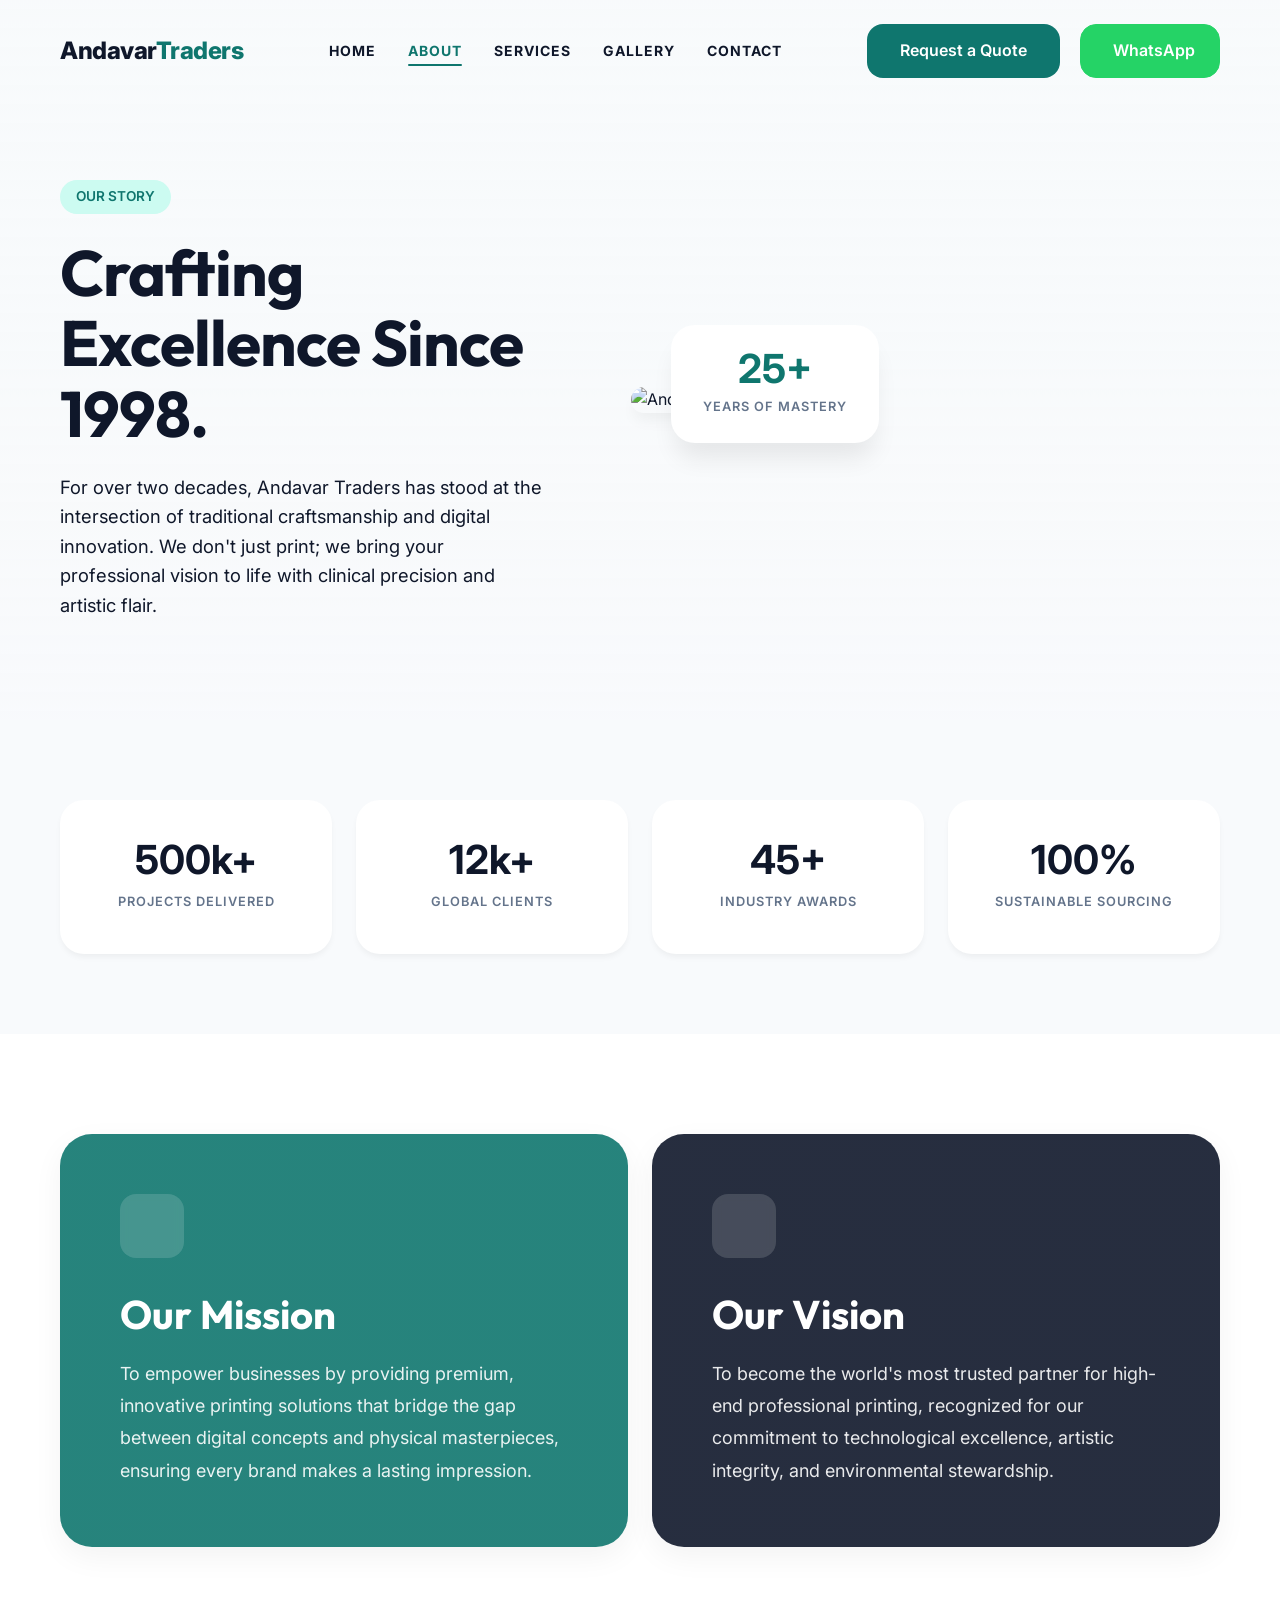
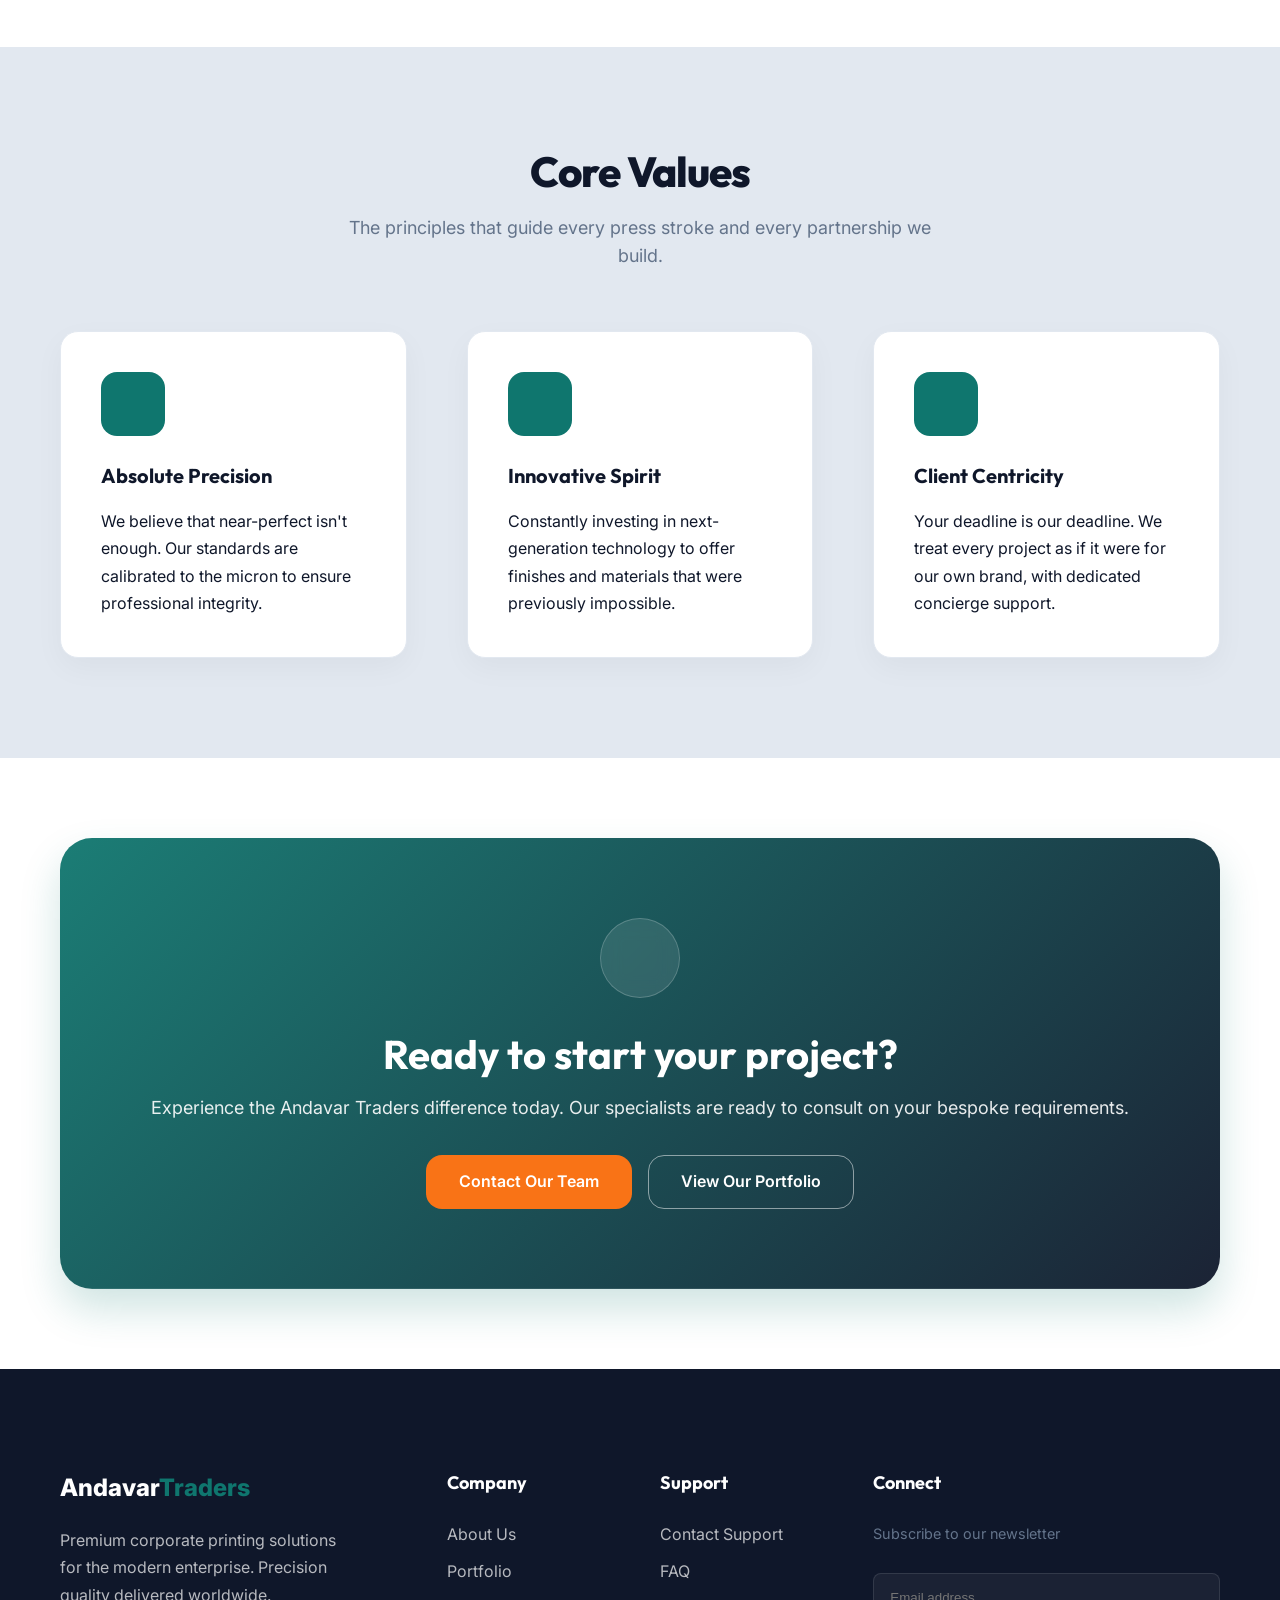
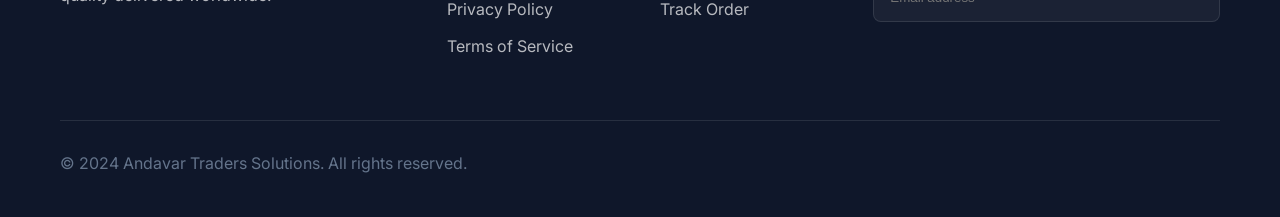
==== commit af0b6a15: "c-3-1" ====
--- a/printing-services-website/about.html
+++ b/printing-services-website/about.html
@@ -3,7 +3,7 @@
 <head>
   <meta charset="UTF-8">
   <meta name="viewport" content="width=device-width, initial-scale=1.0">
-  <title>About Us | ElitePrint</title>
+  <title>About Us | Andavar Traders</title>
   <link rel="stylesheet" href="assets/css/variables.css">
   <link rel="stylesheet" href="assets/css/style.css">
   <link rel="stylesheet" href="assets/css/navbar.css">
@@ -15,7 +15,7 @@
   <!-- Navbar -->
   <nav class="navbar">
     <div class="container">
-      <a href="index.html" class="navbar-brand">Elite<span>Print</span></a>
+      <a href="index.html" class="navbar-brand">Andavar<span>Traders</span></a>
       <div class="nav-links">
         <a href="index.html">Home</a>
         <a href="about.html" class="active">About</a>
@@ -40,10 +40,10 @@
         <div class="about-hero-text">
           <span class="story-badge">OUR STORY</span>
           <h1>Crafting Excellence Since 1998.</h1>
-          <p>For over two decades, ElitePrint has stood at the intersection of traditional craftsmanship and digital innovation. We don't just print; we bring your professional vision to life with clinical precision and artistic flair.</p>
+          <p>For over two decades, Andavar Traders has stood at the intersection of traditional craftsmanship and digital innovation. We don't just print; we bring your professional vision to life with clinical precision and artistic flair.</p>
         </div>
         <div class="about-hero-image">
-          <img src="https://images.unsplash.com/photo-1542744173-8e7e53415bb0?q=80&w=800&auto=format&fit=crop" alt="ElitePrint Facility">
+          <img src="https://images.unsplash.com/photo-1542744173-8e7e53415bb0?q=80&w=800&auto=format&fit=crop" alt="Andavar Traders Facility">
           <div class="years-badge">
             <strong>25+</strong>
             <span>YEARS OF MASTERY</span>
@@ -131,7 +131,7 @@
           <i data-lucide="rocket"></i>
         </div>
         <h2>Ready to start your project?</h2>
-        <p>Experience the ElitePrint difference today. Our specialists are ready to consult on your bespoke requirements.</p>
+        <p>Experience the Andavar Traders difference today. Our specialists are ready to consult on your bespoke requirements.</p>
         <div class="hero-actions" style="justify-content: center;">
           <a href="contact.html" class="btn btn-accent">Contact Our Team</a>
           <a href="gallery.html" class="btn btn-outline" style="background: transparent; border-color: rgba(255,255,255,0.5); color: var(--text-light);">View Our Portfolio</a>
@@ -145,7 +145,7 @@
     <div class="container">
       <div class="footer-grid">
         <div class="footer-col">
-          <div class="footer-brand">Elite<span>Print</span></div>
+          <div class="footer-brand">Andavar<span>Traders</span></div>
           <p class="footer-desc">Premium corporate printing solutions for the modern enterprise. Precision quality delivered worldwide.</p>
         </div>
         <div class="footer-col">
@@ -174,7 +174,7 @@
         </div>
       </div>
       <div class="footer-bottom">
-        <p>&copy; 2024 ElitePrint Solutions. All rights reserved.</p>
+        <p>&copy; 2024 Andavar Traders Solutions. All rights reserved.</p>
       </div>
     </div>
   </footer>
--- a/printing-services-website/assets/css/style.css
+++ b/printing-services-website/assets/css/style.css
@@ -13,6 +13,7 @@
   background-color: var(--bg-light);
   line-height: 1.6;
   -webkit-font-smoothing: antialiased;
+  overflow-x: hidden;
 }
 
 .container {
@@ -162,3 +163,10 @@
   stroke-width: 2;
   transition: all 0.3s ease;
 }
+
+/* Hero Actions Container */
+.hero-actions {
+  display: flex;
+  flex-wrap: wrap;
+  gap: 16px;
+}
--- a/printing-services-website/assets/css/navbar.css
+++ b/printing-services-website/assets/css/navbar.css
@@ -167,10 +167,16 @@
   }
   
   .nav-whatsapp {
-    padding: 0 12px !important;
+    padding: 0 10px !important;
     height: 38px !important;
-    font-size: 13px !important;
-    border-radius: 12px !important;
+    font-size: 0 !important; /* Hides the text */
+    border-radius: 10px !important;
+    gap: 0 !important;
+  }
+  
+  .nav-whatsapp svg {
+    width: 20px !important;
+    height: 20px !important;
   }
 
   .mobile-menu-btn {
--- a/printing-services-website/assets/css/about.css
+++ b/printing-services-website/assets/css/about.css
@@ -33,12 +33,12 @@
   line-height: 1.1;
   margin-bottom: 24px;
   letter-spacing: -1px;
-  color: var(--text-light);
+  color: var(--text-dark);
 }
 
 .about-hero p {
   font-size: 1.15rem;
-  color: rgba(255,255,255,0.9);
+  color: var(--text-main);
 }
 
 .about-hero-image {
